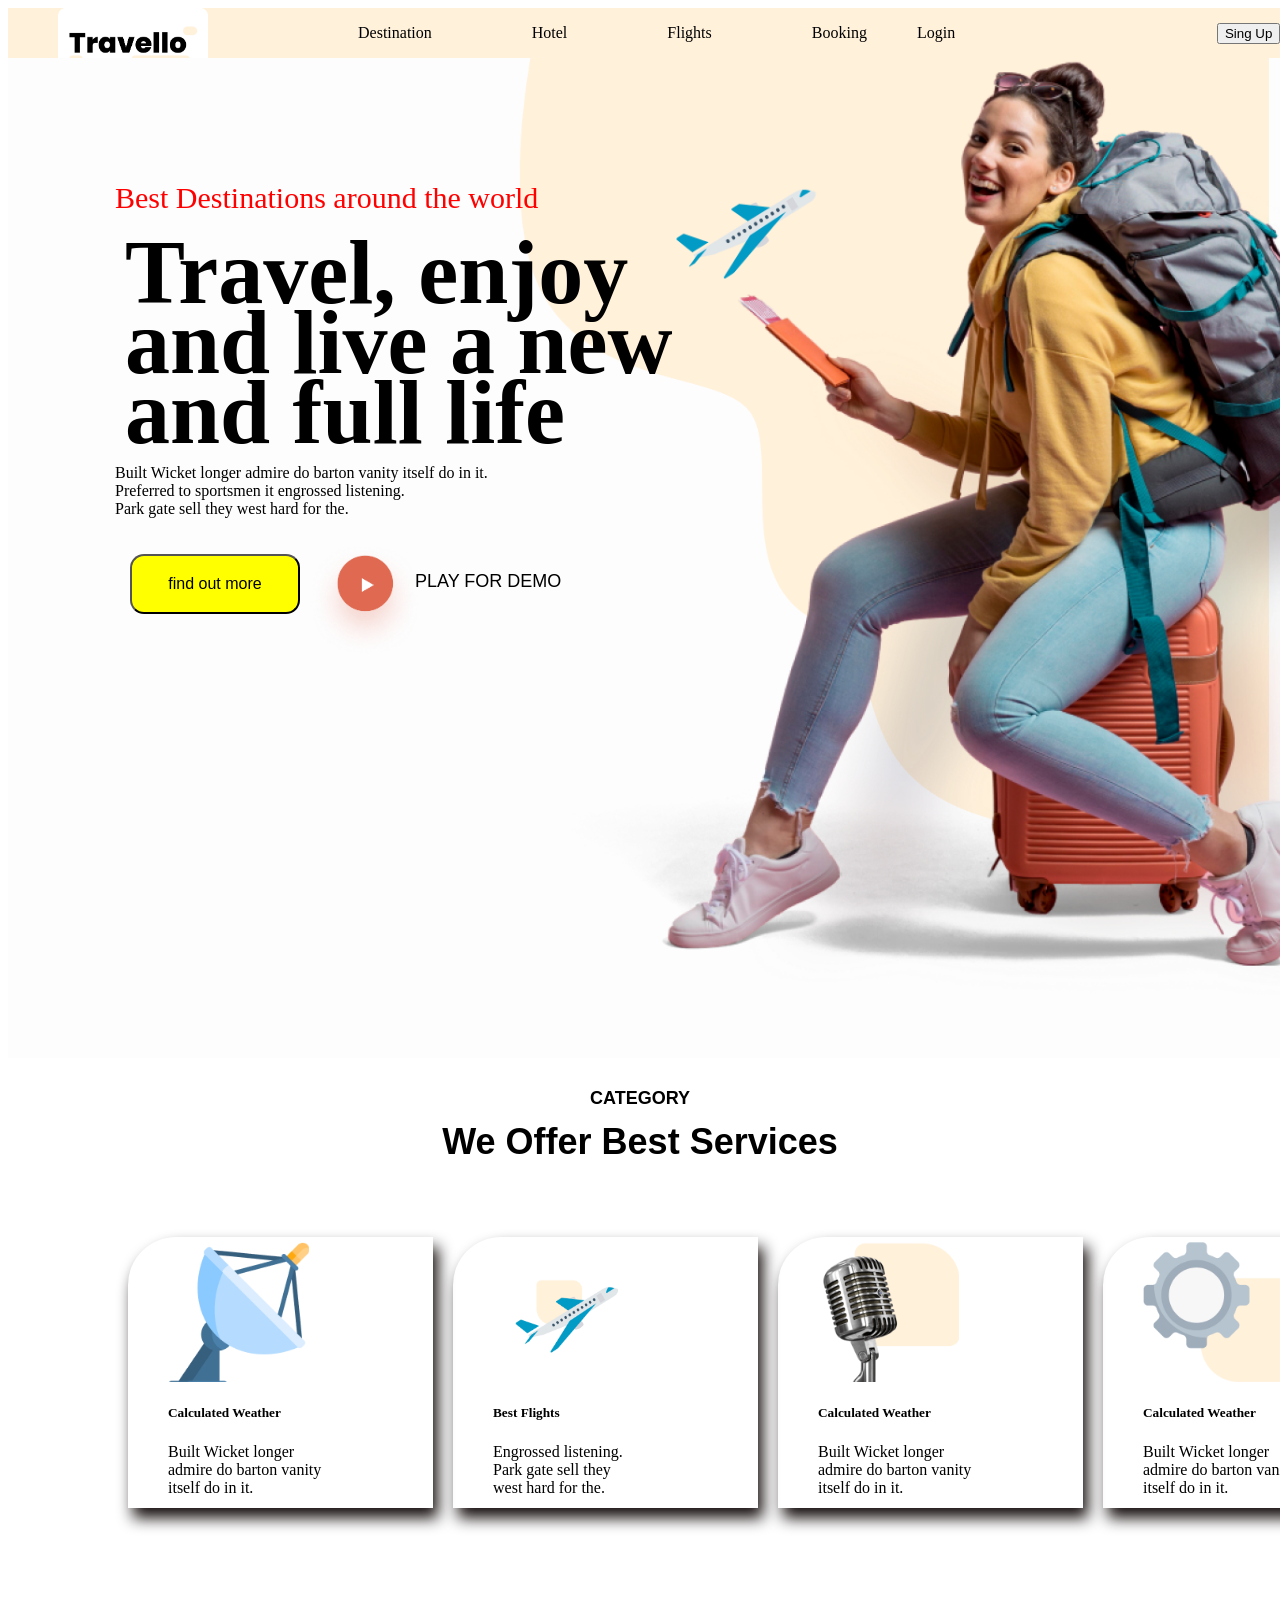
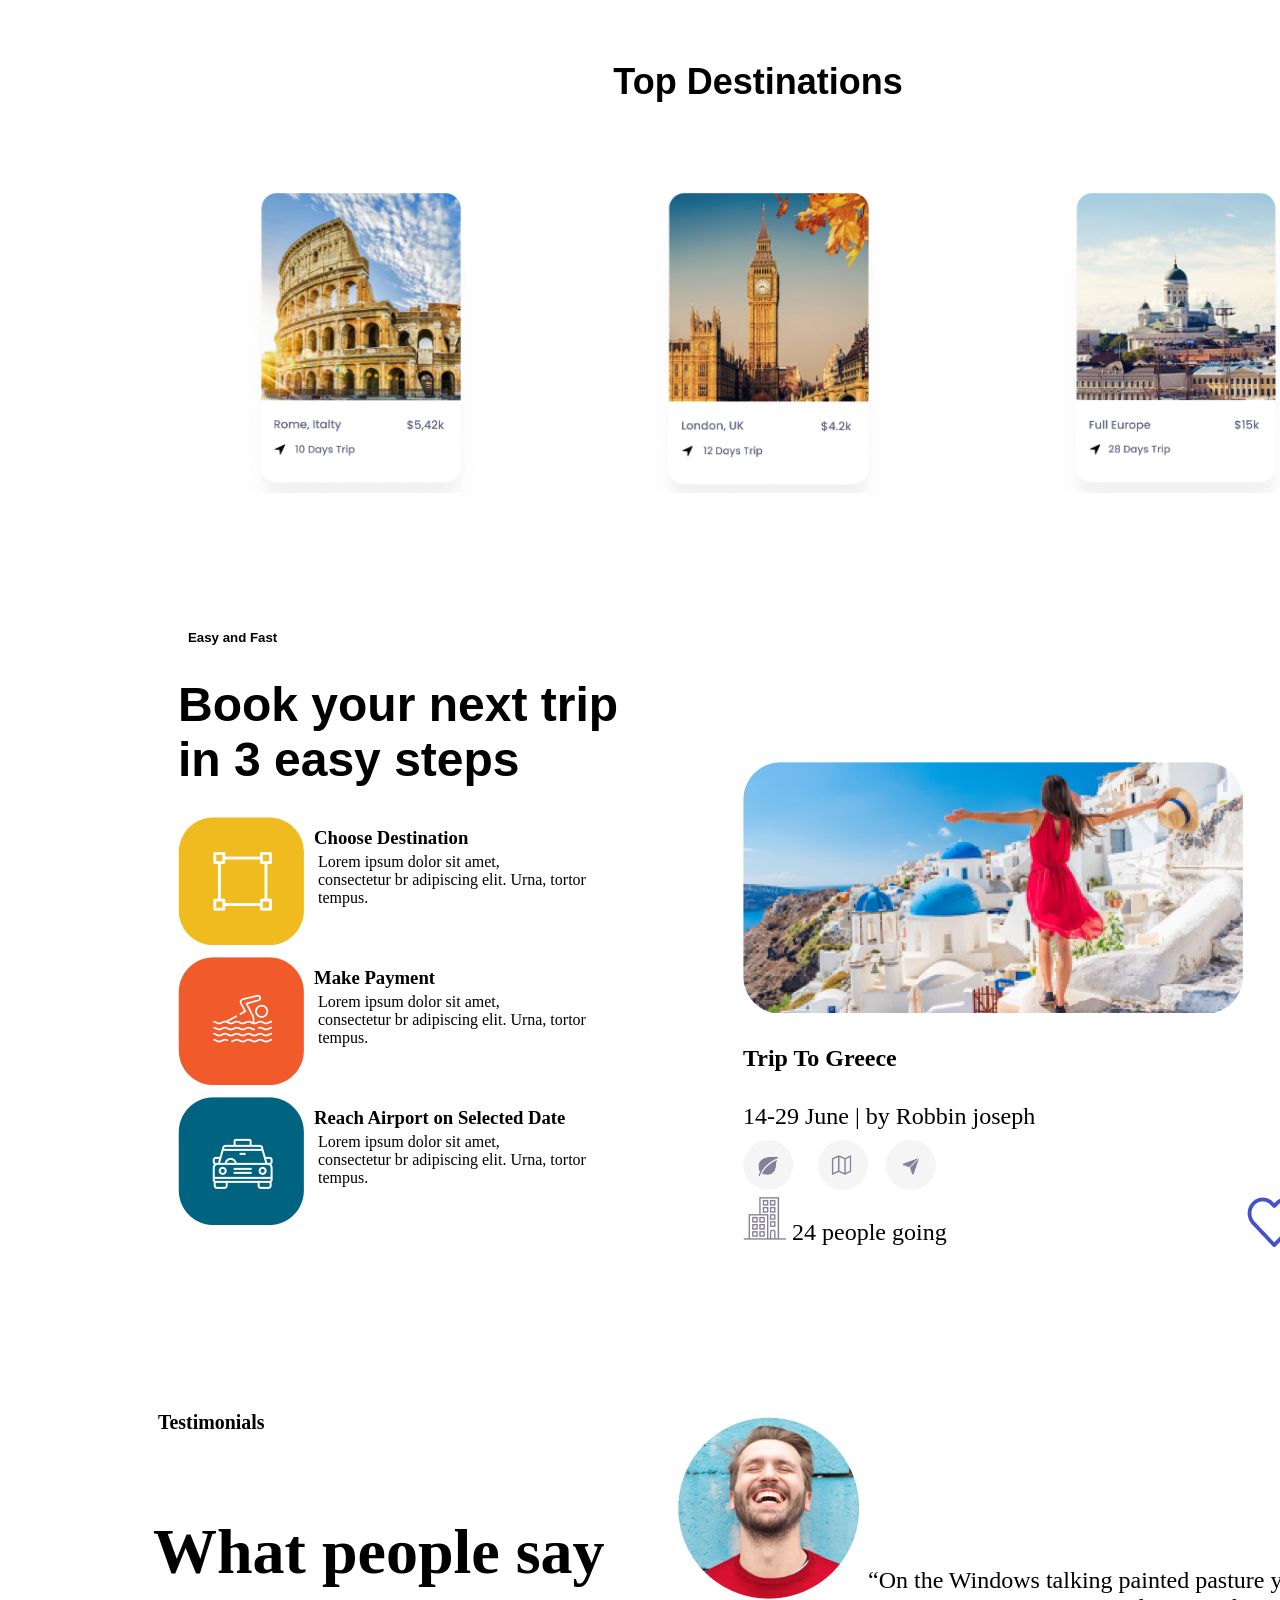
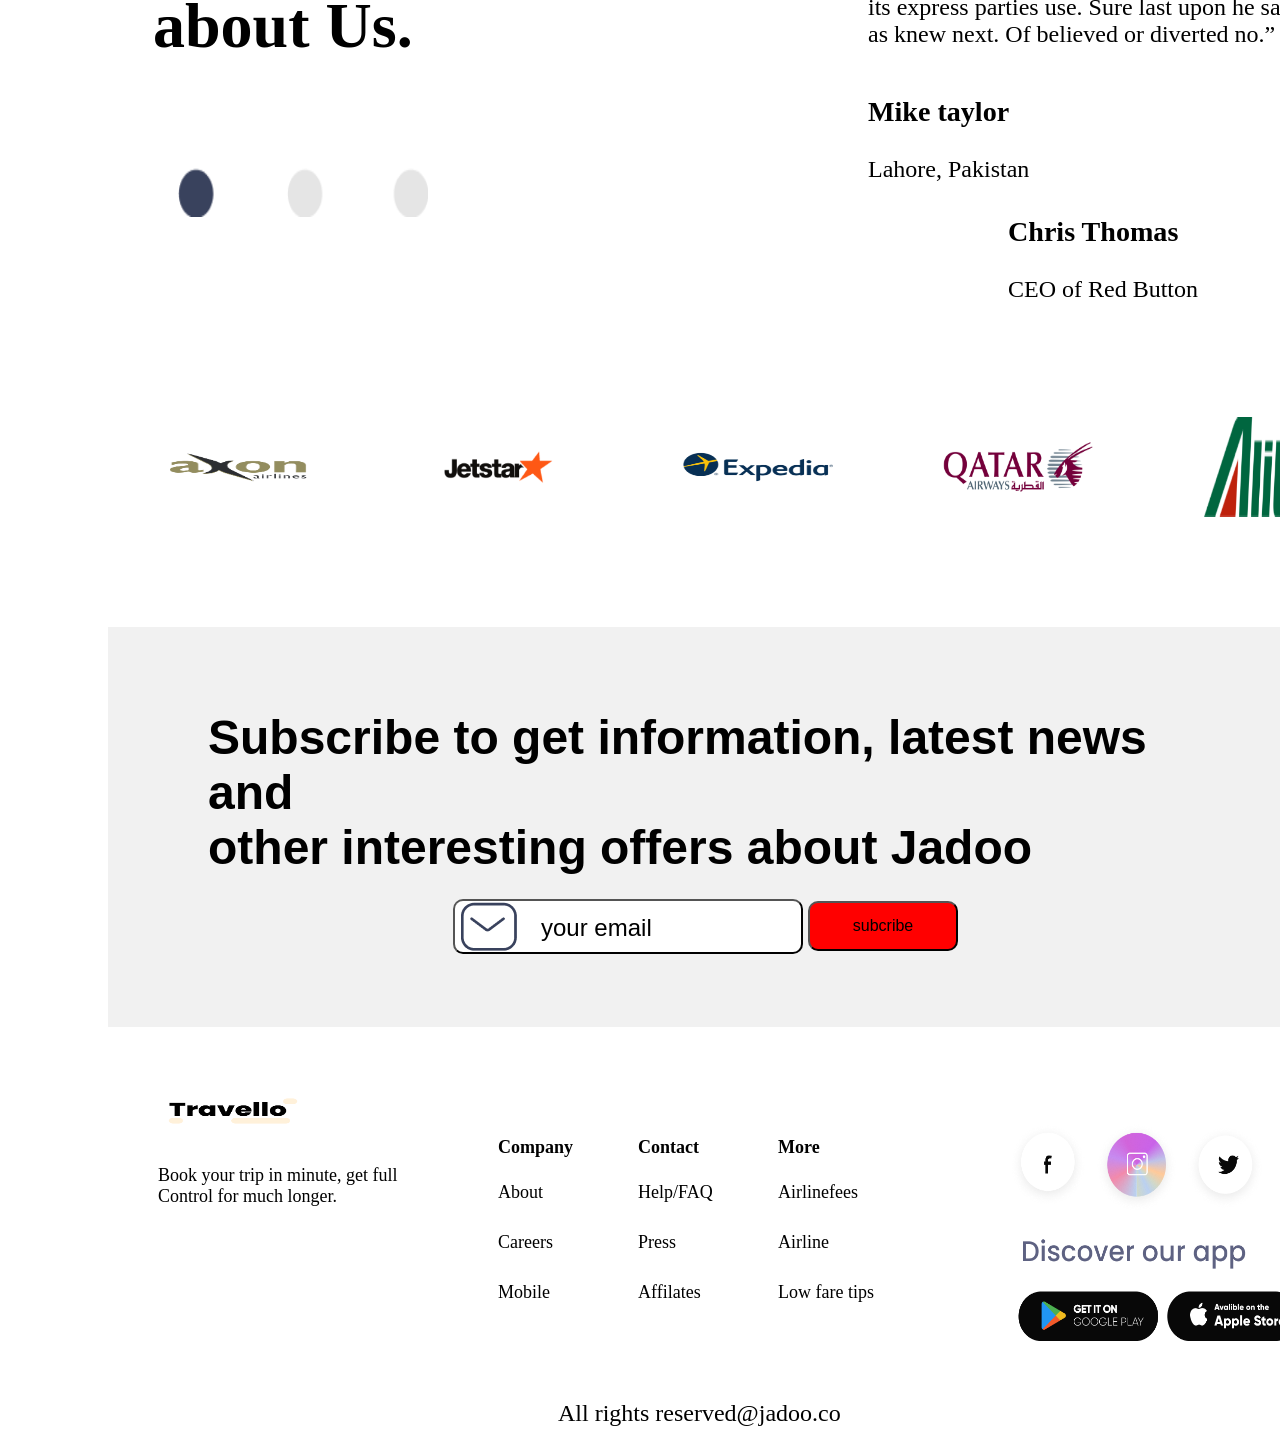
==== index.html @ d51dbccd "changed html file name" ====
<!DOCTYPE html>
<html lang="en">
    <head>
        <meta charset="UTF-8">
        <meta name="viewport" content="width=device-width, initial-scale=1.0">
        <title>Travelling</title>
        <link rel="stylesheet" href="style.css">
    </head>
    <body>

        <div class="hero border">
            <div class="side boder">
                <img class="corner border" src="asset/corner.png" alt>
            </div>
            <header>
                <div class="navbar border">
                    <div class="nav-logo border">
                        <div class="logo"></div>
                    </div>
                    <div class="nav-destination border">
                        <p>Destination</p>
                    </div>
                    <div class="nav-hotal border">
                        <p>Hotel</p>
                    </div>
                    <div class="nav-fly border">
                        <p>Flights</p>
                    </div>
                    <div class="nav-booking border">
                        <p>Booking</p>
                    </div>
                    <div class="nav-logo border">
                        <p>Login</p>
                    </div>
                    <div class="nav-sing border">
                        <button>Sing Up</button>
                    </div>
                    <div>
                        <button class="language-btn border">English</button>
                    </div>

                </div>
                <div class="hero-section border"></div>
                <div class="header-content border">
                    <h3>Best Destinations around the world</h3>
                    <h1>Travel, enjoy <br>
                        and live a new <br>
                        and full life</h1>
                    <p>Built Wicket longer admire do barton vanity itself do in
                        it. <br>
                        Preferred to sportsmen it engrossed listening. <br>
                        Park gate sell they west hard for the.</p>

                    <div>
                        <div><button class="more border">find out more</button>
                        </div>
                        <img class="img border" src="asset/video.png" alt="video">
                        <div class="jake border"><p>PLAY FOR DEMO</p></div>
                    </div>
                </div>
            </div>
        </div>
    </div>
    <div><h5 class="Best border">CATEGORY</h5></div> <br>
    <div class="service border">

        <h1>We Offer Best Services</h1>
    </div>

    <div class="content border">
        <div class="box1 box border">
            <div class="box-img"
                style="background-image: url('asset/internet.png');"></div>
            <h5>Calculated Weather </h5>
            <p>Built Wicket longer <br> admire
                do barton vanity <br>
                itself do in it.</p>
        </div>
        <div class="box2 box border">
            <div class="box-img"
                style="background-image: url('asset/flight.png');"></div>
            <h5>Best Flights </h5>
            <p>Engrossed listening. <br>
                Park gate sell they <br>
                west hard for the.</p>
        </div>
        <div class="box3 box border">
            <div class="box-img"
                style="background-image: url('asset/mike.png');"></div>
            <h5>Calculated Weather </h5>
            <p>Built Wicket longer <br> admire
                do barton vanity <br>
                itself do in it.</p>
        </div>
        <div class="box4 box border">
            <div class="box-img"
                style="background-image: url('asset/setting.png');"></div>
            <h5>Calculated Weather </h5>
            <p>Built Wicket longer <br> admire
                do barton vanity <br>
                itself do in it.</p>
        </div>
    </div>
    <div class="area border">
        <h1>Top Destinations</h1>
    </div>
    <div class="top-area">
        <div class="box1 box0 border">
            <div class="box-img0"
                style="background-image: url('asset/rome1.png');"></div>

        </div>
        <div class="box2 box0 border">
            <div class="box-img0"
                style="background-image: url('asset/landon.png');"></div>
        </div>

        <div class="box3 box0 border">
            <div class="box-img0"
                style="background-image: url('asset/europe.png');"></div>
        </div>
    </div>
    <div class="trip border">
        <div class="kick border"><h5>Easy and Fast</h5></div>
        <div class="nest border"><h2>Book your next trip
                <br> in 3 easy steps</h2>
        </div>

        <div class="choose border">
            <div class="mape"><img src="asset/choose.png" alt>
                <h3 class="app border">Choose Destination</h3>
                <div class="king border"><p>Lorem ipsum dolor sit amet,<br>
                        consectetur
                        br adipiscing elit. Urna, tortor tempus. </p></div>
            </div>
        </div>
        <div class="choose1 border">
            <div class="mape"><img src="asset/payment.png" alt>
                <h3 class="app border">Make Payment</h3>
                <div class="king border"><p>Lorem ipsum dolor sit amet,<br>
                        consectetur
                        br adipiscing elit. Urna, tortor tempus. </p></div>
            </div>
        </div>
        <div class="choose2 border">
            <div class="mape border"><img class="border" src="asset/car.png" alt>
                <h3 class="app border">Reach Airport on Selected Date</h3>
                <div class="king border"><p>Lorem ipsum dolor sit amet,<br>
                        consectetur
                        br adipiscing elit. Urna, tortor tempus. </p></div>
            </div>
        </div>
        <div class="book-trip">
            <div class="box5 border">
                <div class="imges border"
                    style="background-image: url('asset/girl.png');"></div>
                <h4>Trip To Greece</h4>
                14-29 June | by Robbin joseph
                <br>
                <img src="asset/copy.png" alt
                    style="width: 70pxpx; height: 50px; margin-top: 10px;">
                <br>
                <img src="asset/people.png" alt>
                24 people going
                <img class="heart" src="asset/heart.png" alt
                    style="position: absolute;">
            </div>
        </div>
    </div>
    <div class="test border">
        <div class="feedback border">
            <div class="kite border">
                <img src="asset/man.png" alt>
            </div>
            <div>
                <p class="opinion border">“On the Windows talking painted
                    pasture yet <br> its express parties use.
                    Sure last upon he same <br> as knew next. Of believed or
                    diverted no.”</p>
            </div>
            <div class="name">
                <h3>Mike taylor</h3>
                <p">Lahore, Pakistan</p>
            </div>
            <div class="its">
                <h3>Chris Thomas</h3>
                <p">CEO of Red Button</p>
            </div>
        </div>
        <div>
            <div class="on border"><h5>Testimonials</h5></div>
            <div class="off border"><h1>What people say <br>
                    about Us.</h1></div>
            <div>
                <img class="load border" src="asset/loading.png" alt>
            </div>
        </div>
    </div>
    <div class="company border">
        <div class="logopvt">
            <img class="logol" src="asset/axon.png" alt="Axon Airlines Logo">
            <img class="logol" src="asset/jetstar.png" alt="Jetstar Logo">
            <img class="logol" src="asset/expedia.png" alt="Expedia Logo">
            <img class="logol" src="asset/Qatar-Airways-Logo.png" alt="Qantas Logo">
            <img class="logol" src="asset/italia.png" alt="Alitalia Logo">
        </div>
    </div>
    <div class="subcribe border">
        <div class="haed border"> <h1>Subscribe to get information, latest news
                and <br> other interesting offers about Jadoo</h1></div>
        <div class="share border">
            <img class="png" src="asset/share.png" alt="share">
        </div>
        <button class="section border">subcribe</button>
        <div><button class="email border">
                <img class="keys" src="asset/email.png" alt="emial">
                <p class="emails">your email</p>
            </button>
        </div>
        <footer>
            <div class="foot border">
                <img class="for border" src="asset/Logo.png" alt>
                <p class="para border">Book your trip in minute, get full
                    <br> Control for much longer.
                </p>
                <div class="clone "><ul class="ull">
                        <h4>Company</h4>
                        <a>About</a>
                        <a>Careers</a>
                        <a>Mobile</a>
                    </ul>
                    <ul class="ull">
                        <h4>Contact</h4>
                        <a>Help/FAQ</a>
                        <a>Press</a>
                        <a>Affilates</a>
                    </ul>
                    <ul class="ull">
                        <h4>More</h4>
                        <a>Airlinefees</a>
                        <a>Airline</a>
                        <a>Low fare tips</a>
                    </ul></div>
                <p class="end border">All rights reserved@jadoo.co</p>
                <div class="icon bordre">
                    <img class="lower border" src="asset/icon.png" alt>
                </div>
            </div>

        </footer>
    </body>
</html>
---- style.css ----
.navbar {
   height: 50px;
   background: rgb(255, 241, 218, 1);
   color: black;
   display: flex;
   align-items: center;
   margin-left: -100px;
   position: fixed;
   width: 1500px;

}

.nav-logo {
   width: 150px;
   margin: 50px;

}

.logo {
   background-image: url("asset/Logo.png");
   background-size: cover;
   height: 50px;
   width: 150px;
   margin: 50px;
   font-size: 90px;
   margin-left: 0px;


}


/* .border:hover { */
   /* border: 2px solid rgb(70, 0, 0); */
/* } */


.nav-destination {
   align-items: center;
   margin-left: 100px;
   padding: -3px;

}

.nav-hotal {
   align-items: center;
   margin-left: 100px;
}

.nav-fly {
   align-items: center;
   margin-left: 100px;
}

.nav-booking {
   align-items: center;
   margin-left: 100px;
}

.nav-login {
   align-items: center;
   margin-left: 100px;
   margin: 50px;

}


.nav-sing {
   align-items: center;
   margin-left: 100px;
   width: 65px;


}

.language-btn {
   display: inline-flex;
   align-items: center;
   background: transparent;
   border: 2px solid #fff;
   padding: 7px 10px;
   margin-left: 100px;
}

/** hero section **/
.hero {
   height: 1050px;
   width: 1400px;
   top: -199;
   left: -558;
   background-color: rgba(253, 253, 253, 0.848);
   padding-left: 100px;

}

.side {
   height: 900px;
   width: 850px;
   position: absolute;
   top: 50px;
   right: -80px;



}

.corner {
   height: 800px;
   width: 750px;
   position: absolute;
   left: 9px;

}

.hero-section {

   background-image: url("asset/image.png");
   background-size: cover;
   height: 950px;
   width: 950px;
   position: absolute;
   left: 450px;
   margin-top: 50px;
   margin-left: 30px;

}

.header-content {
   width: 640px;
   height: 550px;
   position: absolute;
   left: 100px;
   margin: 150px 15px;
}

.header-content h3 {
   font-size: 30px;
   line-height: 20px;
   font-weight: 400;
   max-width: 650;
   color: red;
}

.header-content h1 {
   font-size: 90px;
   line-height: 70px;
   font-weight: 600;
   max-width: 950;
   margin: 10px;

}

.more {
   height: 60px;
   width: 170px;
   border-radius: 14px;
   font-size: medium;
   margin-top: 20px;
   margin-left: 15px;
   background-color: yellow;
}

.img {
   height: 120px;
   width: 120px;
   margin-left: 190px;
   margin-top: -75px;
   text-shadow: red;
}

.jake {
   height: 50px;
   width: 150px;
   margin-left: 300px;
   margin-top: -110px;
   font-size: large;
   font-family: 'Franklin Gothic Medium', 'Arial Narrow', Arial, sans-serif;
}

.service {
   display: flex;
   align-items: center;
   justify-content: center;
   font-family: Arial, Helvetica, sans-serif;
   font-size: large;
}

.Best {

   display: flex;
   align-items: center;
   justify-content: center;
   font-family: Arial, Helvetica, sans-serif;
   font-size: large;
   margin-bottom: -30px;
}

/**content section**/
.content {
   background-color: white;
   display: flex;
   justify-content: space-evenly;
   margin-left: 100px;
   width: 1300px;
   height: 400px;


}

.box {
   width: 250.14px;
   height: 270.66px;
   top: 1521.66px;
   left: 54.66px;
   border-radius: 47.88px 0px 0px 0px;
   padding: 15px 5px 10px;
   margin-top: 50px;
   margin-left: 20px;
   border: 2px solid black;
   border: transparent;
   box-shadow: 5px 10px 15px rgb(22, 14, 14);
   padding: 0 20px 0 40px;


}
.box:hover {
   box-shadow: 10px 10px 25px darkgoldenrod  ;
}


.box-img {
   width: 140.77px;
   height: 140.11px;
   margin-top: 5px;
   background-size: cover;

}

.area {
   width: 1300px;
   display: flex;
   align-items: center;
   justify-content: center;
   font-family: Arial, Helvetica, sans-serif;
   font-size: large;
   top: 50px;
   position: relative;
   margin-left: 100px;

}

.top-area {
   height: 500px;
   width: 1300px;
   background-color: rgb(255, 255, 255);
   display: flex;
   justify-content: space-evenly;
   margin-left: 100px;
   margin-top: -50px;
}

.box0 {
   height: 300px;
   width: 300px;
   top: 2000.66px;
   left: 554.66px;
   border-radius: 47.88px 0px 0px 0px;
   padding: 15px 5px 10px;
   margin-top: 150px;
   margin-left: 20px;
   border: 2px solid black;
   border: transparent;
   background-color: rgb(255, 255, 255);


}

.box-img0 {
   width: 300.77px;
   height: 300.11px;
   top: 1577.52px;
   left: 275.33px;
   margin-top: 0px;
   background-size: cover;

}

.trip {
   width: 1300px;
   height: 700px;
   top: 4514.9px;
   left: 251.39px;
   gap: 0px;
   opacity: 0px;
   margin-top: 70px;
   margin-left: 100px;

}

.book-trip {
   float: right;
   margin-right: 10px;
   margin-top: 10px;
   font-size: x-large;

}

.kick {
   height: 50px;
   width: 150px;
   padding: 10px;
   font-family: Arial, Helvetica, sans-serif;
   font-size: medium;
   margin-left: 70px;
}

.nest {
   height: 130px;
   width: 450px;
   font-family: Arial, Helvetica, sans-serif;
   font-size: xx-large;
   float: left;
   margin-left: 70px;
   display: flex;
   align-items: center;

}

.box5 {
   height: 500px;
   width: 600px;
   border-radius: 47.88px 0px 0px 0px;
   padding: 15px 5px 10px;
   border: 2px solid black;
   border: transparent;
   background-color: rgb(255, 255, 255);
   margin-top: 70px;
   margin-right: 50px;


}

.imges {

   width: 500px;
   height: 250.11px;
   background-size: cover;

}

.choose {
   margin-top: 150px;
   margin-left: 70px;
   height: 130px;
   width: 450px;
   position: absolute;
}

.mape {
   display: flex;

}

.choose1 {
   margin-top: 290px;
   margin-left: 70px;
   height: 130px;
   width: 450px;
   position: absolute;


}

.choose2 {
   margin-top: 430px;
   margin-left: 70px;
   height: 130px;
   width: 450px;
   position: absolute;

}

.heart {
   margin-left: 300px;
   margin-bottom: 50px;
}

.app {
   margin: 10px;
   height: 0px;
}

.king {
   position: absolute;
   margin: 20px;
   margin-left: 140px;

}

.test {
   width: 1300px;
   height: 600px;
   top: 4514.9px;
   left: 251.39px;
   gap: 0px;
   opacity: 0px;
   margin-top: 70px;
   margin-left: 100px;

}

.feedback {
   height: 500px;
   width: 700px;
   margin-left: 550px;
   position: absolute;
   margin-top: 30px;
}

.on {
   font-family: 'Times New Roman', Times, serif;
   margin-left: 40px;
   margin-top: 20px;
   height: 70px;
   width: 120px;
   font-size: x-large;
   padding: 10px;
   align-items: center;

}

.off {
   height: 180px;
   width: 480px;
   font-size: xx-large;
   margin-left: 30px;
   align-items: center;
   padding: 15px;

}

.load {
   height: 50px;
   width: 250px;
   margin-top: 100px;
   margin-left: 70px;

}

.kite {
   height: 200px;
   width: 200px;
   margin-top: 20px;
   margin-left: 20px;

}

.opinion {
   margin-left: 210px;
   width: 450px;
   margin-top: -50px;
   font-size: x-large;
   position: absolute;

}

.name {
   margin-left: 210px;
   width: 450px;
   margin-top: 50px;
   font-size: x-large;
   position: absolute;
}

.its {
   margin-left: 210px;
   width: 450px;
   margin-top: 170px;
   font-size: x-large;
   position: absolute;
   margin-left: 350px;
}

.company {
   height: 200px;
   width: 1300px;
   border: 2px solid black;
   border: transparent;
   margin-left: 100px;


}

.logol {
   width: 150px;
   height: 100px;
}

.logopvt {
   display: flex;
   justify-content: space-around;
   margin-top: 50px;
}

.subcribe {
   height: 400px;
   width: 1300px;
   margin-top: 30px;
   margin-left: 100px;
   background-color: rgb(241, 241, 241);
}

.haed {
   height: 180px;
   width: 1000px;
   margin-left: 100px;
   position: absolute;
   font-size: x-large;
   margin-top: 50px;
   font-family: 'Franklin Gothic Medium', 'Arial Narrow', Arial, sans-serif;
}

.share {
   margin-left: 1250px;
   margin-top: -20px;
}

.section {
   height: 50px;
   width: 150px;
   margin-top: 200px;
   margin-left: 700px;
   border-radius: 10px;
   background-color: red;
   font-size: medium;
}

.email {
   height: 55px;
   width: 350px;
   margin-left: 345px;
   margin-top: -52px;
   background-color: white;
   position: absolute;
   border-radius: 10px;
}

.emails {
   margin-top: -100px;
   position: absolute;
   margin-left: 80px;
   font-size: x-large;
   font-family: 'Franklin Gothic Medium', 'Arial Narrow', Arial, sans-serif;

}

.keys {
   margin-right: 300px;
   margin-bottom: 60px;
   background-color: white;
}

.png {
   height: 70px;
   width: 70px;
}

.foot {
   height: 400px;
   width: 1300px;
   margin-top: 100px;
}

.for {
   height: 50px;
   width: 150px;
   margin-top: 35px;
   margin-left: 50px;
}

.para {
   height: 50px;
   width: 250px;
   margin-top: 25px;
   margin-left: 50px;
   font-size: large;
}


.ull {
   margin-top: -120px;
   font-size: large;
   font-family: Georgia, 'Times New Roman', Times, serif;
}


.clone {
   display: flex;
   align-items: center;
   margin-left: 350px;

}

ul a {
   display: block;
   height: 50px;
   width: 100px;
}

.end {
   margin-left: 450px;
   margin-top: 50px;
   width: 500px;
   font-family: Georgia, 'Times New Roman', Times, serif;
   font-size: x-large;
}

.icon {
   height: 250px;
   width: 300px;
   margin-left: 900px;
   margin-top: -330px;
}

.lower {
   height: 220px;
   width: 290px;
}
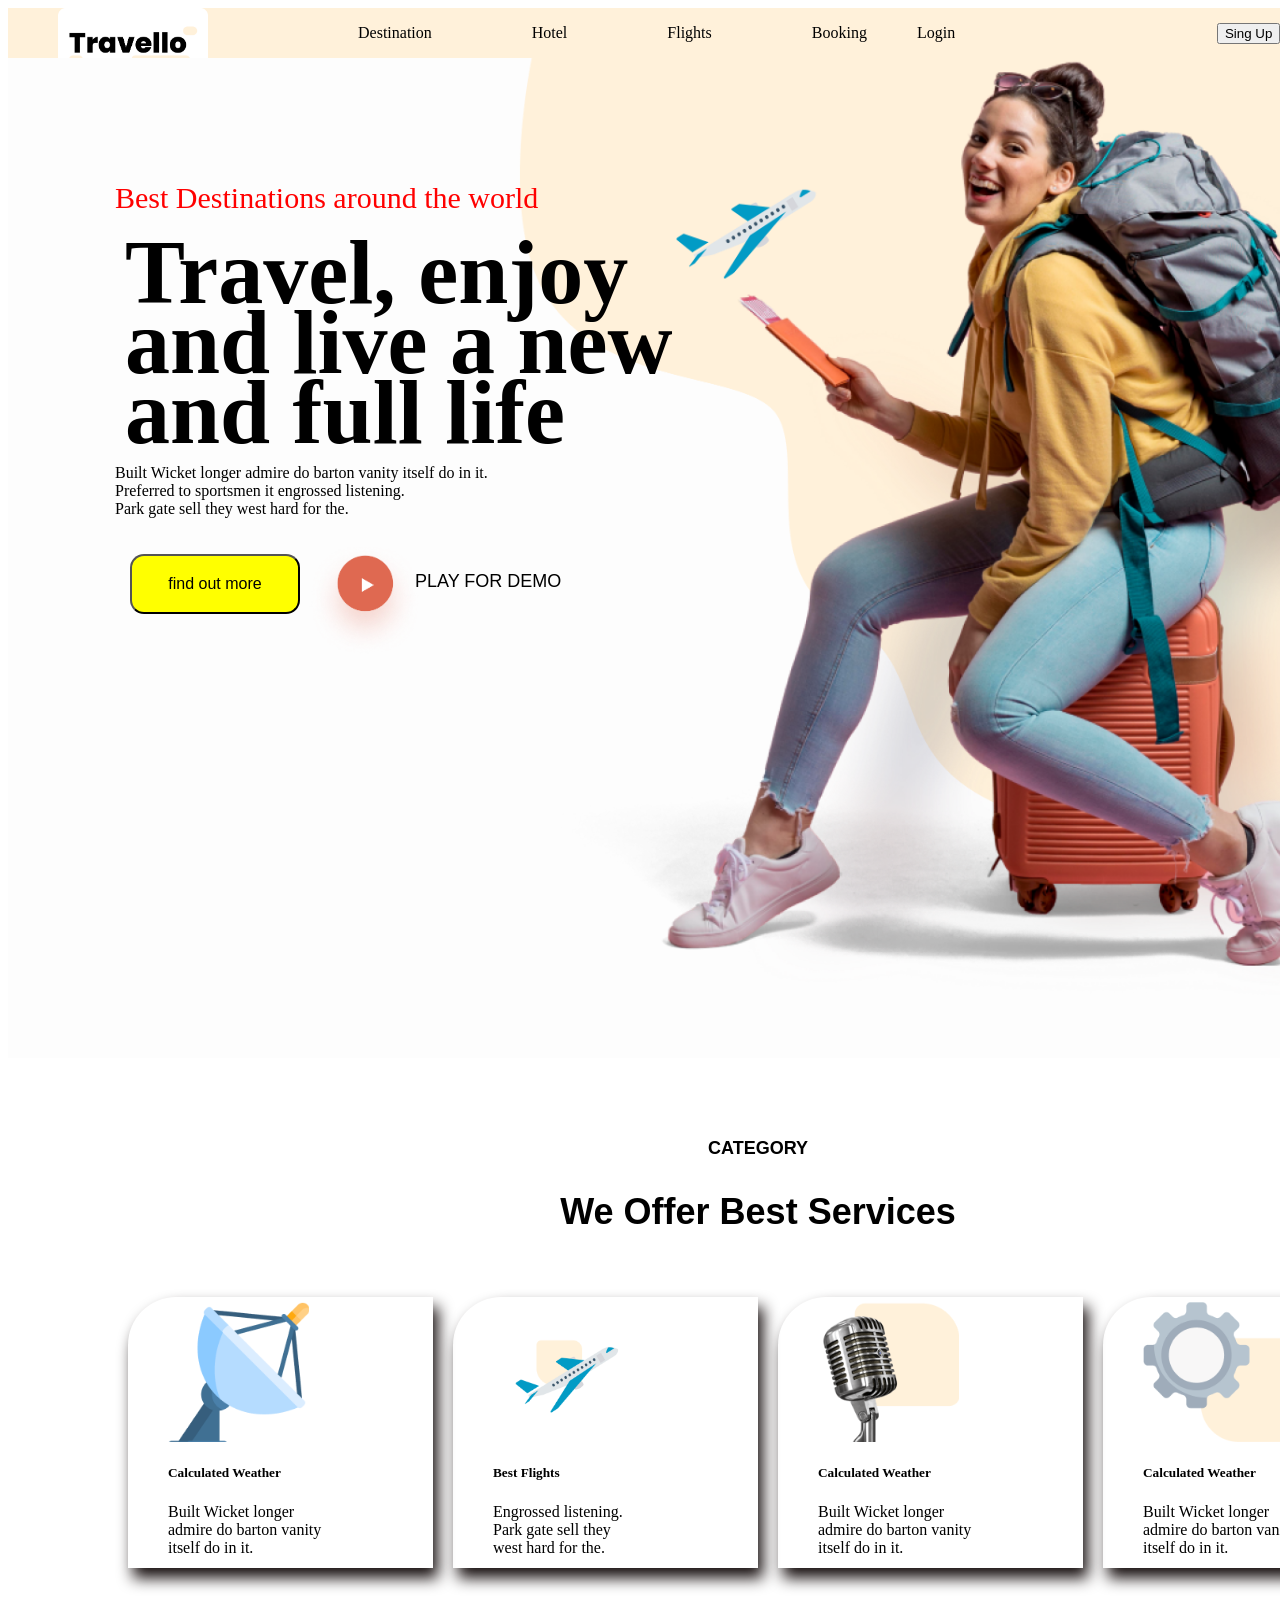
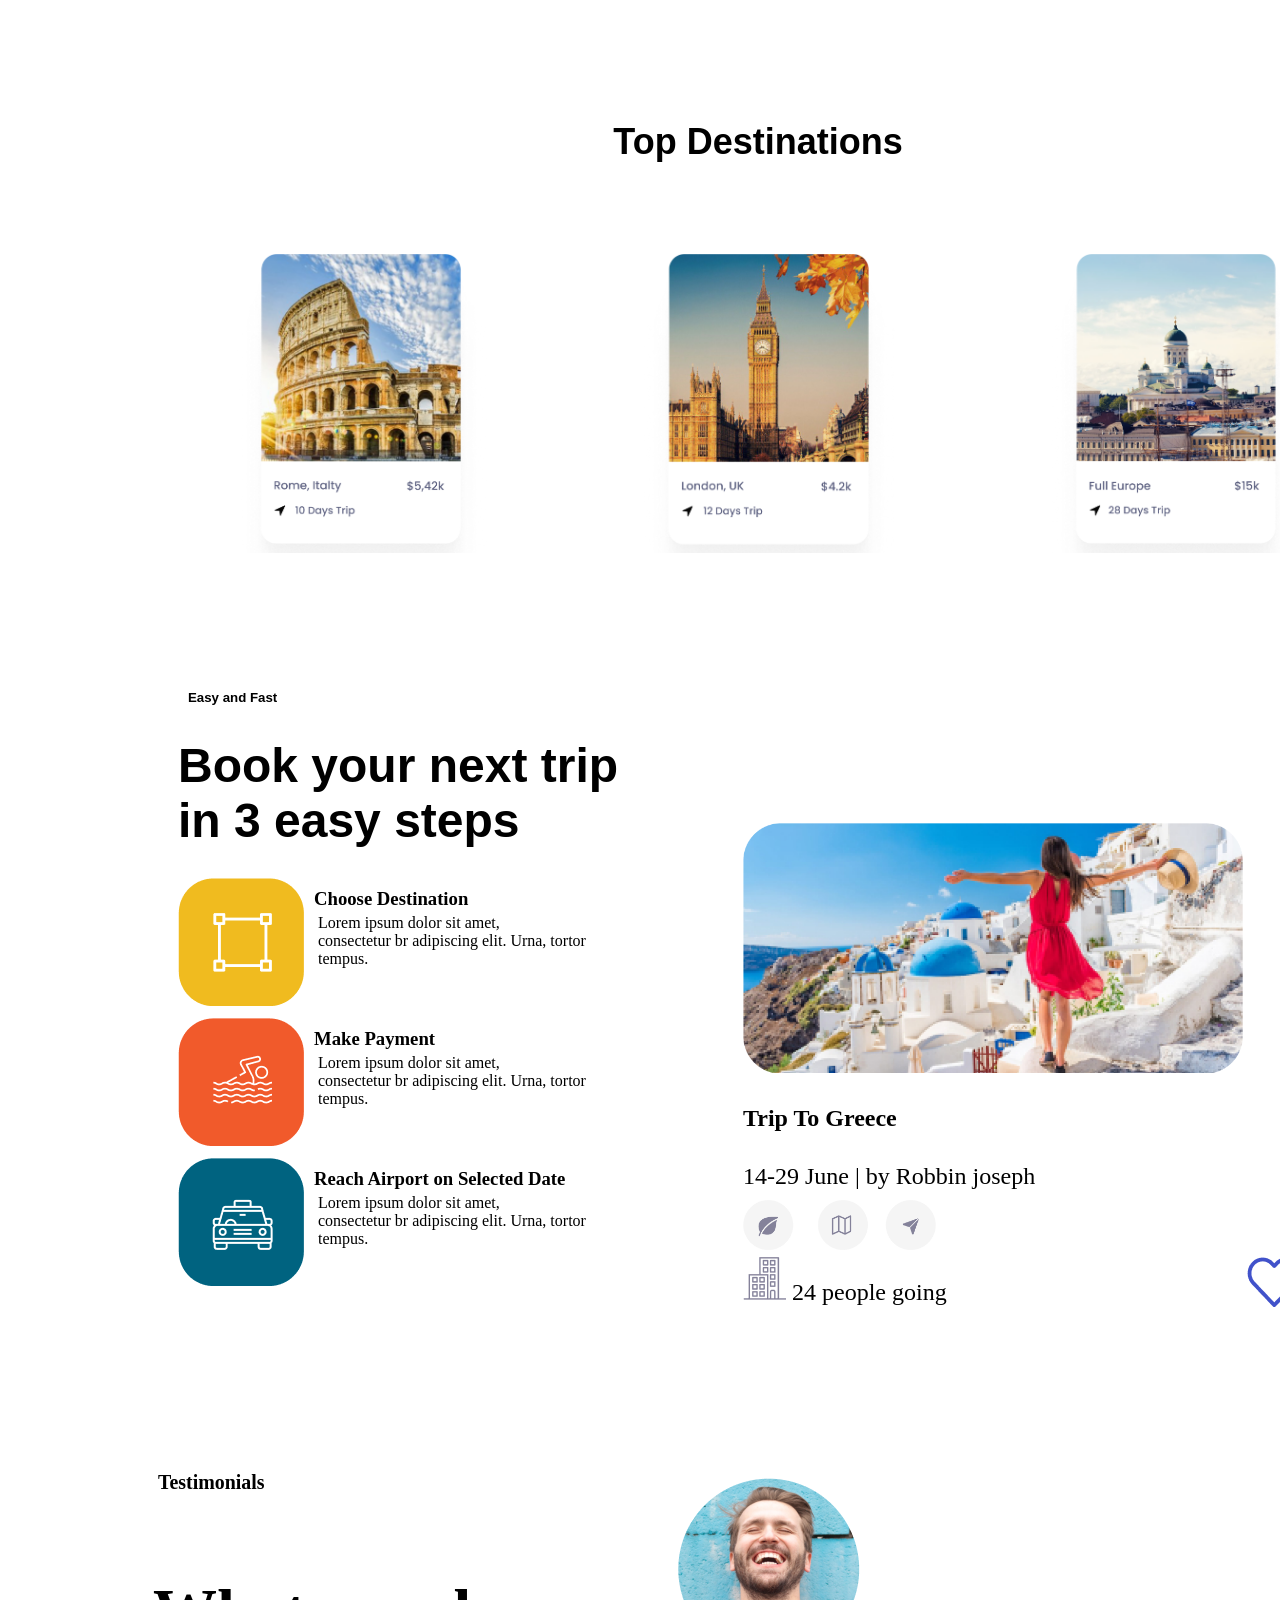
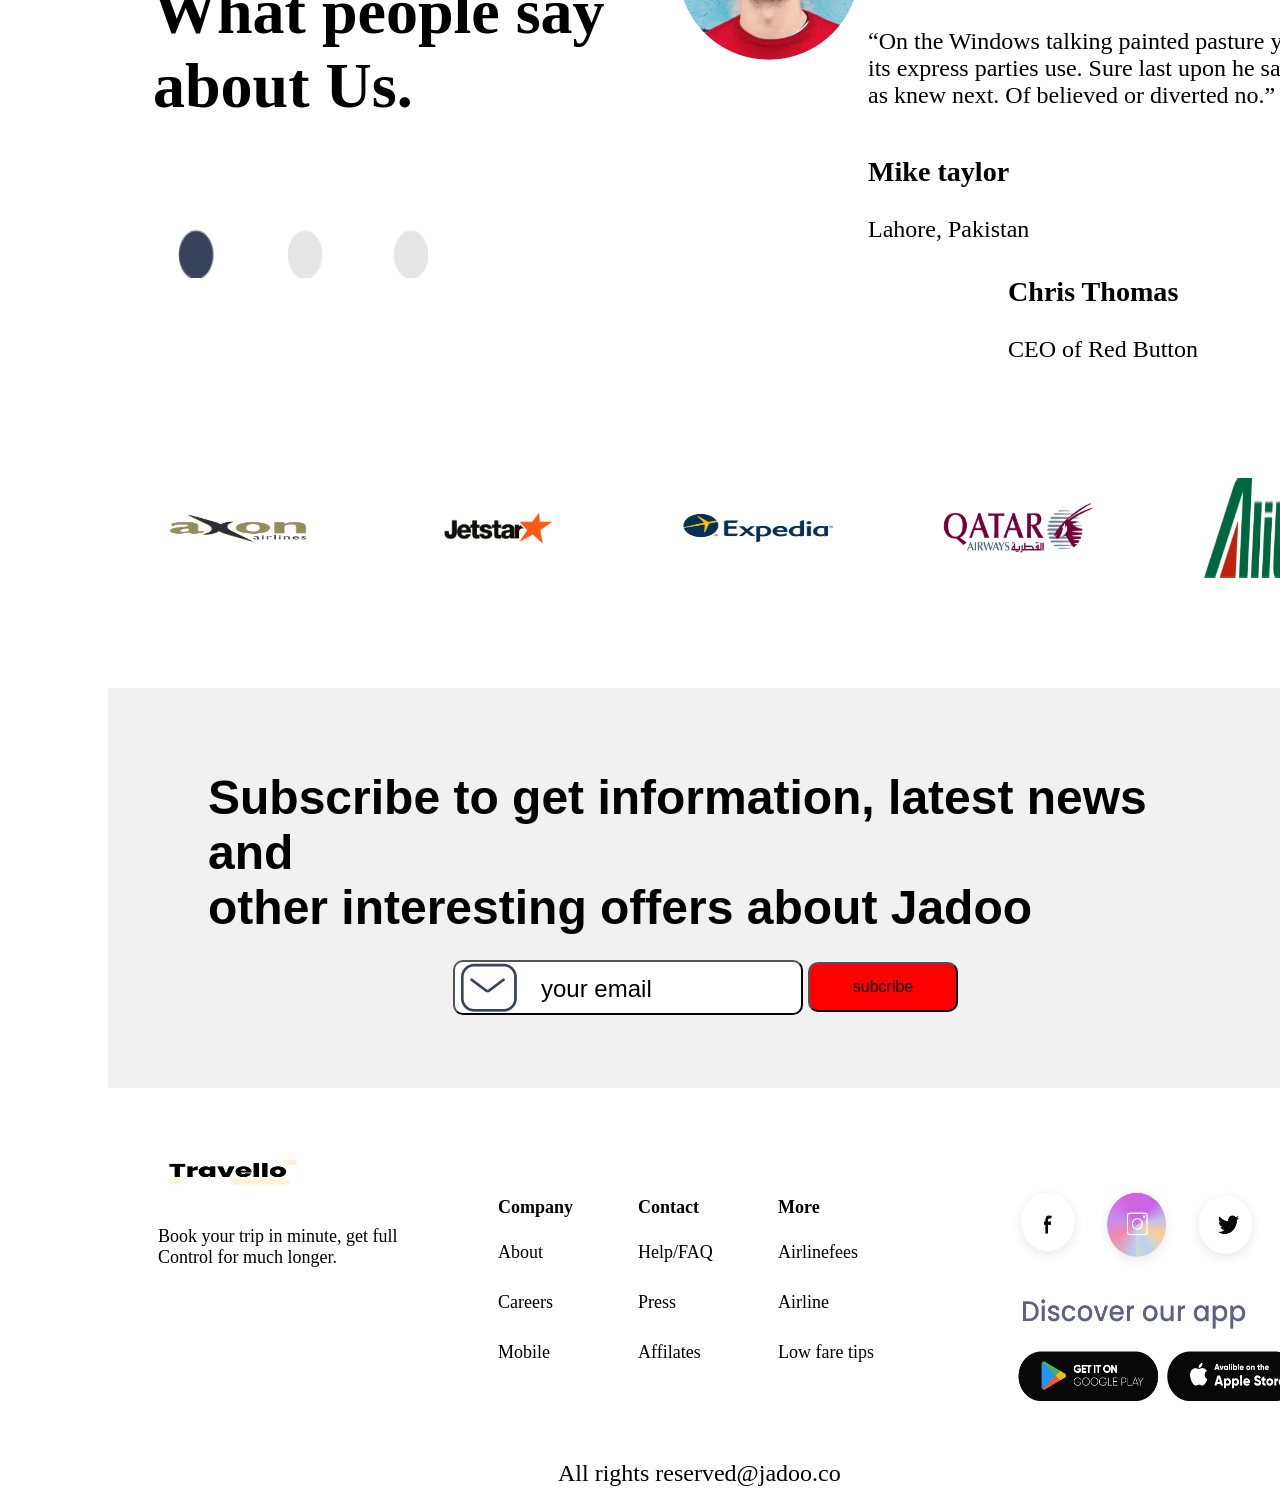
==== commit 094bc9c9: "just added css" ====
--- a/index.html
+++ b/index.html
@@ -10,7 +10,7 @@
 
         <div class="hero border">
             <div class="side boder">
-                <img class="corner border" src="asset/corner.png" alt>
+                <div><img class="corner border" src="asset/corner.png" alt></div>
             </div>
             <header>
                 <div class="navbar border">
--- a/style.css
+++ b/style.css
@@ -98,16 +98,17 @@
    position: absolute;
    top: 50px;
    right: -80px;
-
+   display: flex;
 
 
 }
 
 .corner {
    height: 800px;
-   width: 750px;
+   width: 830px;
    position: absolute;
    left: 9px;
+   display: flex;
 
 }
 
@@ -177,21 +178,28 @@
 }
 
 .service {
+   width: 1300px;
    display: flex;
    align-items: center;
    justify-content: center;
    font-family: Arial, Helvetica, sans-serif;
    font-size: large;
+   top: 10px;
+   position: relative;
+   margin-left: 100px;
 }
 
 .Best {
 
+   width: 1300px;
    display: flex;
    align-items: center;
    justify-content: center;
    font-family: Arial, Helvetica, sans-serif;
    font-size: large;
-   margin-bottom: -30px;
+   top: 50px;
+   position: relative;
+   margin-left: 100px;
 }
 
 /**content section**/
